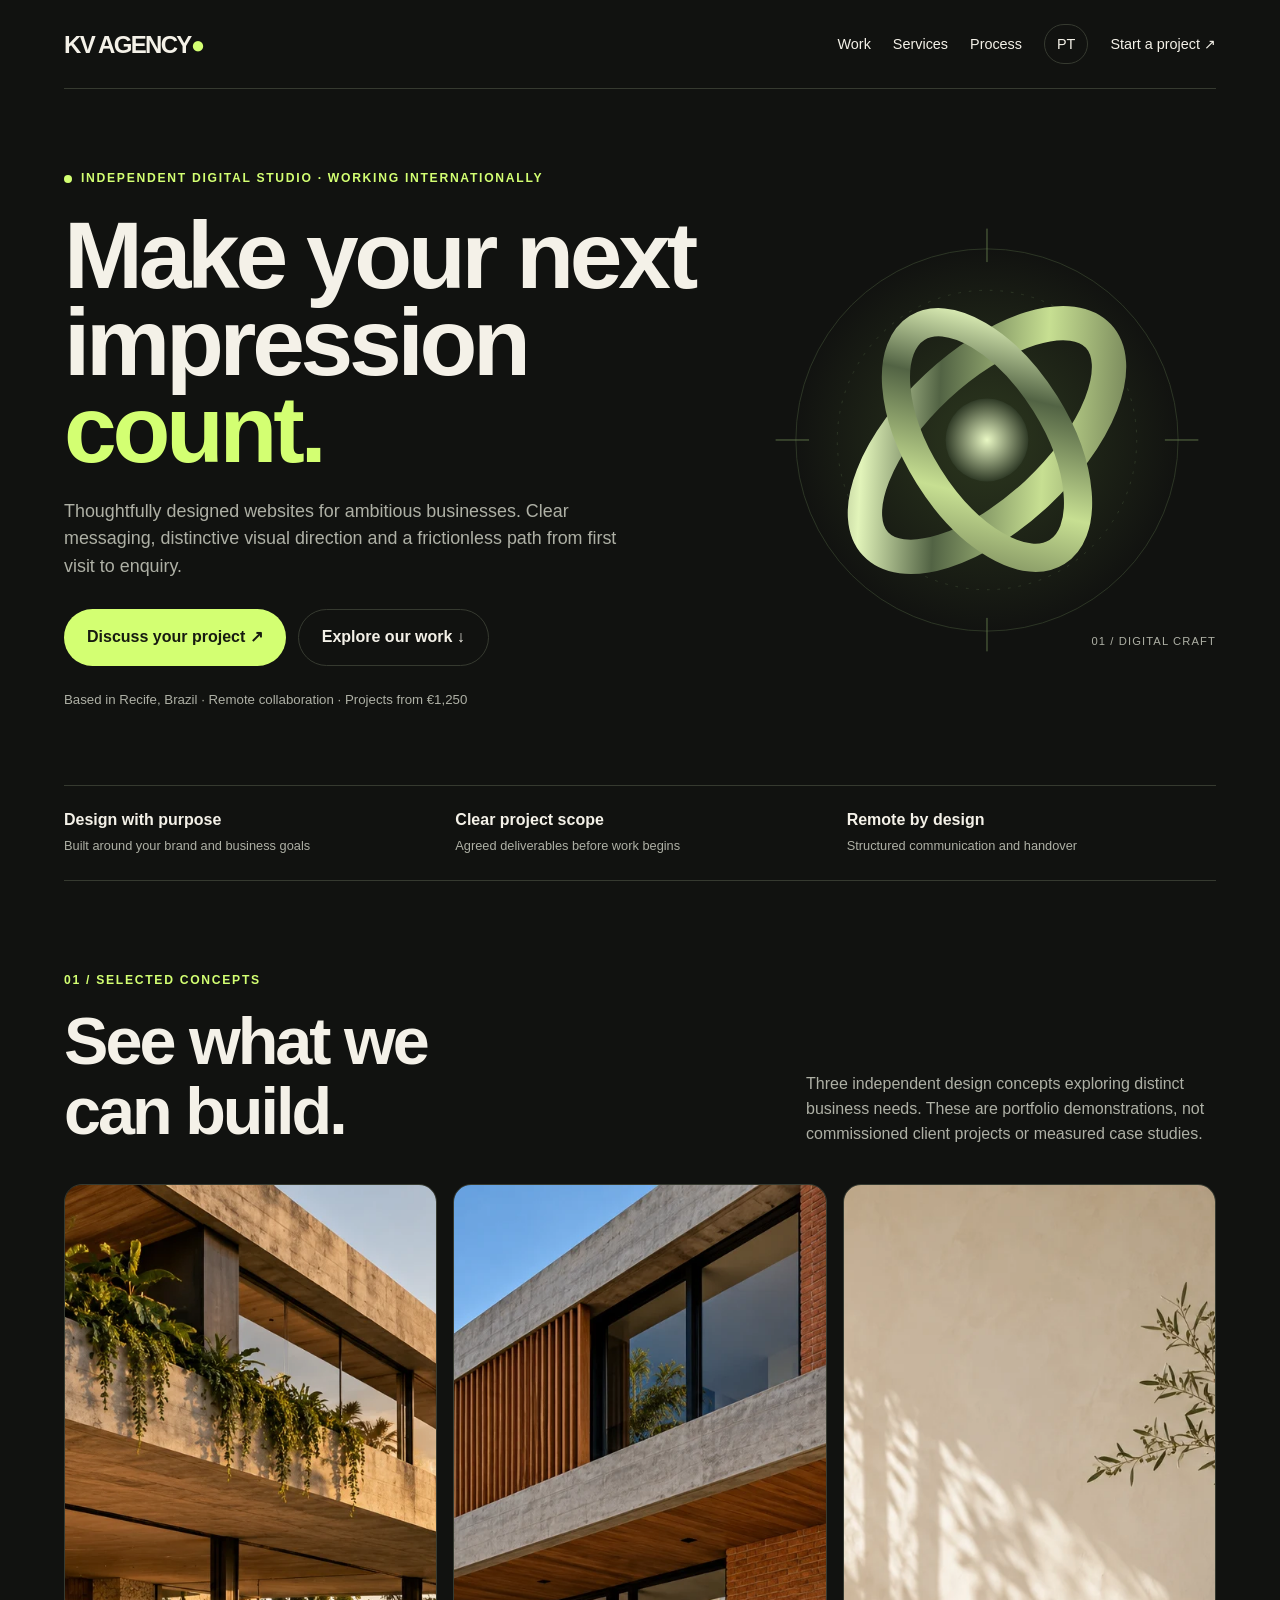
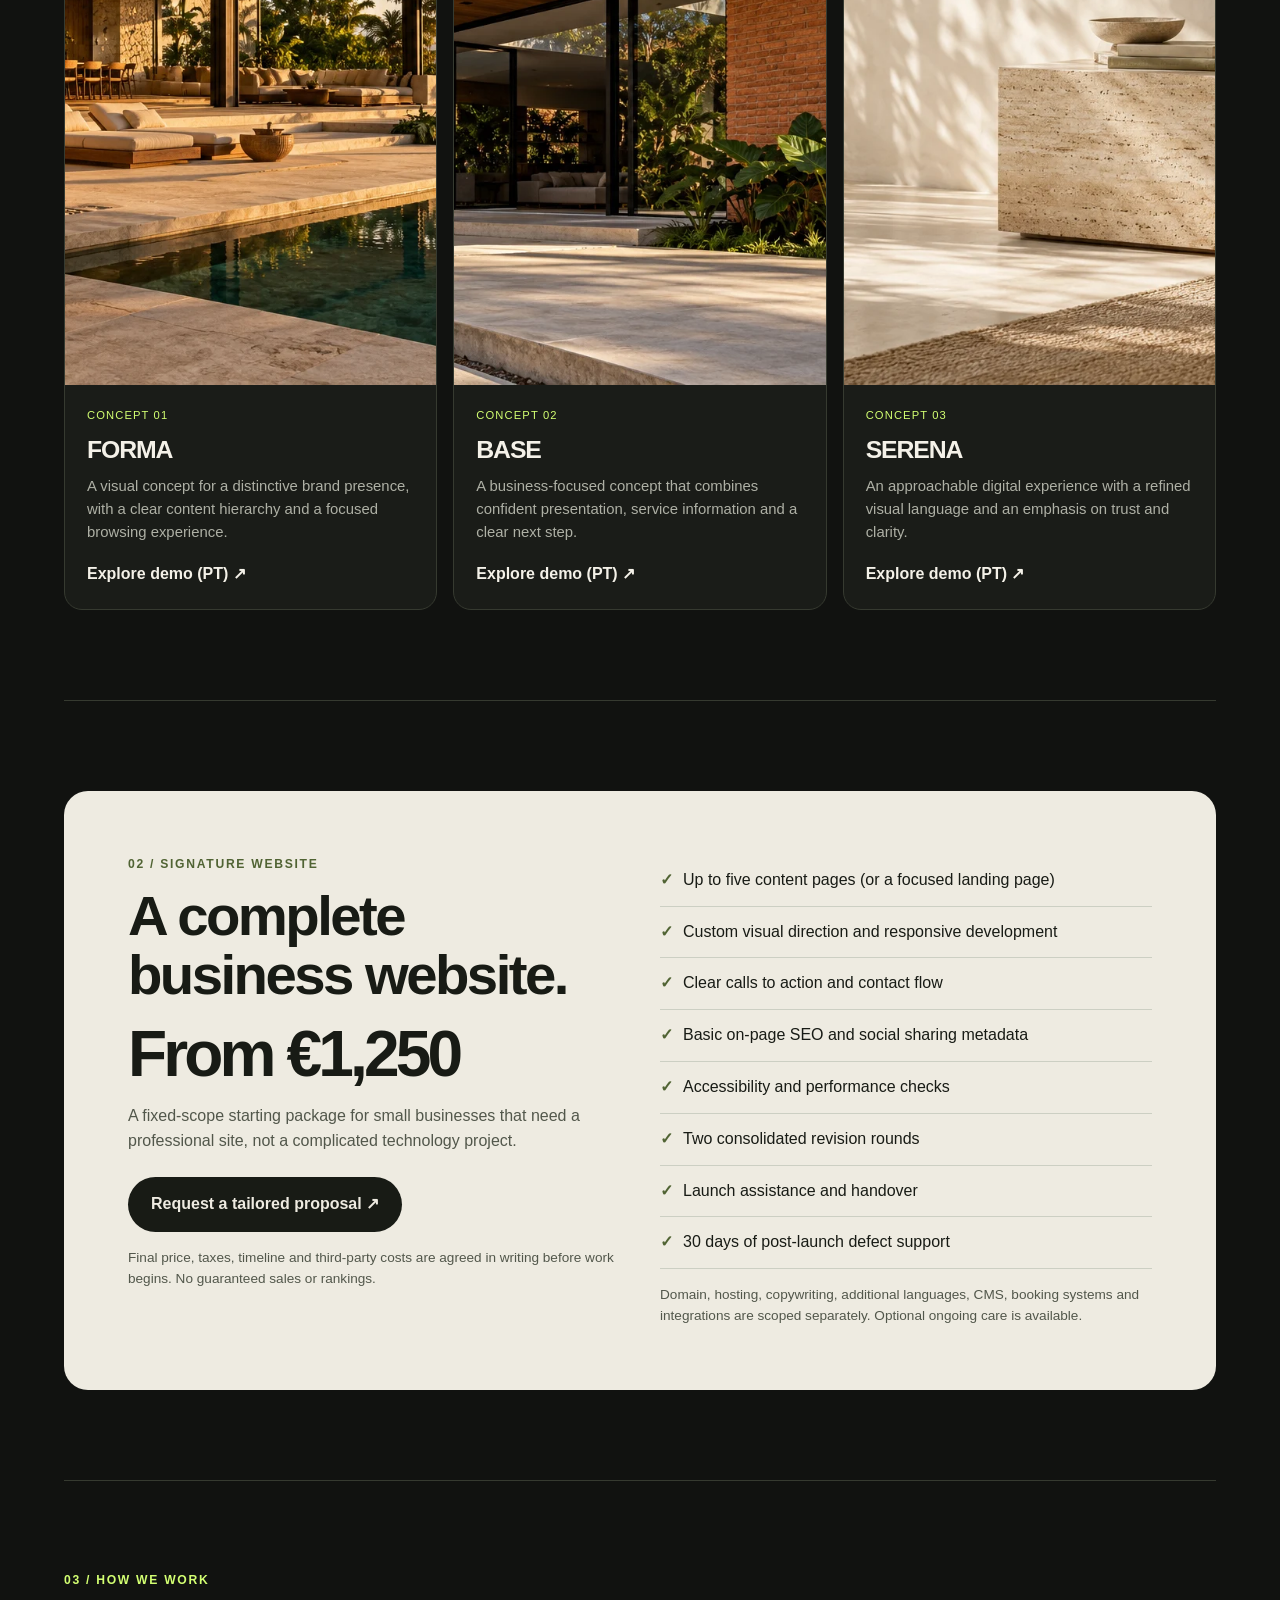
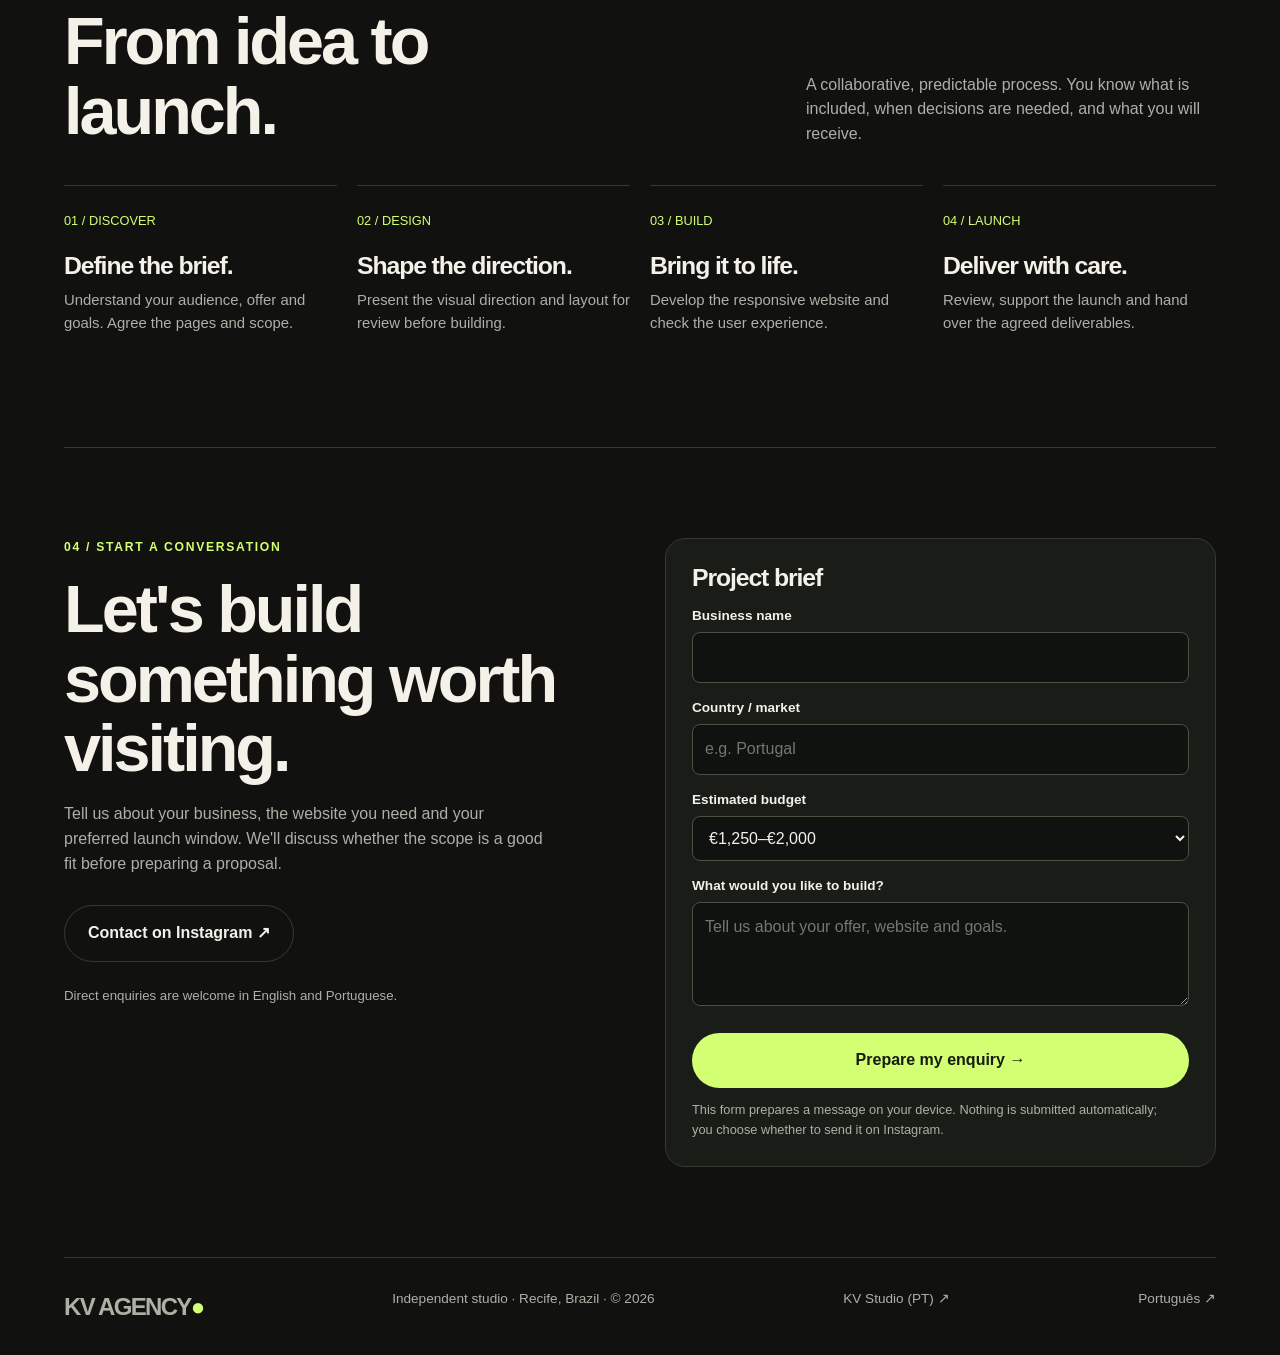
==== international.html @ bfcfb57d "Add premium English-language international agency landing page" ====
<!doctype html>
<html lang="en">
<head>
<meta charset="utf-8"><meta name="viewport" content="width=device-width,initial-scale=1">
<title>KV AGENCY — Premium websites for ambitious businesses</title>
<meta name="description" content="Independent web design and development studio based in Brazil, working internationally. Tailored business websites, landing pages and digital experiences. Projects from €1,250.">
<meta name="theme-color" content="#111210"><meta property="og:title" content="KV AGENCY — Make your next impression count."><meta property="og:description" content="Premium websites, clear scope and a thoughtful digital experience. International projects from €1,250."><meta property="og:type" content="website">
<link rel="icon" href="favicon.svg" type="image/svg+xml">
<style>
@font-face{font-family:Space;src:url('assets/space-grotesk.ttf') format('truetype');font-display:swap}
:root{--bg:#111210;--surface:#1a1c18;--ink:#f4f1e8;--muted:#aeb0a5;--line:#363a30;--accent:#d3ff72;--paper:#eeebe1;--dark:#181b15}
*{box-sizing:border-box}html{scroll-behavior:smooth}body{margin:0;background:var(--bg);color:var(--ink);font-family:Space,Arial,sans-serif;line-height:1.55}a{color:inherit;text-decoration:none}button,input,select,textarea{font:inherit}button,a,input,select,textarea{outline-offset:5px}button:focus-visible,a:focus-visible,input:focus-visible,select:focus-visible,textarea:focus-visible{outline:2px solid var(--accent)}img{max-width:100%;display:block}h1,h2,h3,p{margin:0}h1,h2,h3{line-height:1.05;letter-spacing:-.045em}h2{font-size:clamp(2.3rem,5.2vw,5.1rem)}h3{font-size:1.55rem}p{color:var(--muted)}.shell{max-width:1320px;margin:auto;padding:0 clamp(22px,5vw,78px)}.skip{position:absolute;left:10px;top:-100px;padding:12px;background:var(--accent);color:var(--dark);z-index:10}.skip:focus{top:10px}.top{display:flex;align-items:center;justify-content:space-between;gap:20px;padding:24px 0;border-bottom:1px solid var(--line)}.logo{font-weight:800;letter-spacing:-.07em;font-size:1.5rem;white-space:nowrap}.logo i{color:var(--accent);font-style:normal}.nav{display:flex;align-items:center;gap:22px;flex-wrap:wrap;font-size:.9rem}.nav a:hover,.link:hover{color:var(--accent)}.nav .lang{border:1px solid var(--line);padding:8px 12px;border-radius:30px}.btn{display:inline-flex;align-items:center;justify-content:center;gap:15px;background:var(--accent);color:#171b10;font-weight:700;border:0;border-radius:99px;padding:15px 23px;cursor:pointer;min-height:50px;text-align:center}.btn:hover{background:#e6ffb3}.btn.secondary{background:transparent;color:var(--ink);border:1px solid var(--line)}.btn.secondary:hover{border-color:var(--accent)}.hero{position:relative;min-height:620px;display:grid;grid-template-columns:1.18fr .82fr;align-items:center;gap:35px;padding:80px 0 75px;overflow:hidden}.kicker{font-size:.76rem;letter-spacing:.14em;text-transform:uppercase;color:var(--accent);font-weight:700;display:flex;align-items:center;gap:9px}.dot{height:8px;width:8px;border-radius:50%;background:var(--accent);display:inline-block}.hero h1{font-size:clamp(3.5rem,7.4vw,7.6rem);margin:24px 0;line-height:.92}.hero h1 em{font-style:normal;color:var(--accent)}.hero p{font-size:1.12rem;max-width:580px}.actions{display:flex;gap:12px;flex-wrap:wrap;margin-top:28px}.hero-note{margin-top:24px;font-size:.83rem;color:var(--muted)}.visual{position:relative;aspect-ratio:1;display:grid;place-items:center;isolation:isolate}.visual:before{content:"";position:absolute;inset:7%;background:radial-gradient(ellipse at center,#9bcf5933,transparent 70%);z-index:-1}.visual svg{width:100%;height:auto;animation:float 7s ease-in-out infinite}.visual-label{position:absolute;bottom:4%;right:0;color:var(--muted);font-size:.7rem;letter-spacing:.1em;text-transform:uppercase}.strip{border-top:1px solid var(--line);border-bottom:1px solid var(--line);display:grid;grid-template-columns:repeat(3,1fr);padding:22px 0;gap:22px}.strip b{display:block;font-size:1rem}.strip span{color:var(--muted);font-size:.8rem}.section{padding:90px 0;border-bottom:1px solid var(--line)}.heading{display:flex;justify-content:space-between;align-items:end;gap:30px;margin-bottom:38px}.heading p{max-width:410px}.heading .kicker{margin-bottom:17px}.cards{display:grid;grid-template-columns:repeat(3,1fr);gap:16px}.card{background:var(--surface);border:1px solid var(--line);border-radius:18px;overflow:hidden}.card .copy{padding:22px}.card p{font-size:.93rem;margin-top:12px}.card img{width:100%;aspect-ratio:1.35;object-fit:cover;background:#252a21}.tag{font-size:.7rem;letter-spacing:.1em;text-transform:uppercase;color:var(--accent);margin-bottom:12px}.card .link{display:inline-block;margin-top:18px;font-weight:700}.offer{background:var(--paper);color:var(--dark);padding:clamp(25px,5vw,65px);border-radius:24px;display:grid;grid-template-columns:1fr 1fr;gap:40px}.offer p{color:#52574b}.offer .kicker{color:#506333}.price{font-size:clamp(3rem,5vw,5rem);font-weight:700;letter-spacing:-.06em;line-height:1;margin:18px 0}.offer h2{font-size:clamp(2.2rem,4.4vw,4.3rem);margin:12px 0}.offer ul{list-style:none;padding:0;margin:0}.offer li{border-bottom:1px solid #cccfc3;padding:13px 0;display:flex;gap:10px}.offer li:before{content:"✓";color:#506333;font-weight:700}.offer .btn{background:var(--dark);color:var(--paper);margin-top:24px}.offer .fine{font-size:.85rem;margin-top:15px}.steps{display:grid;grid-template-columns:repeat(4,1fr);gap:20px}.step{border-top:1px solid var(--line);padding:22px 0}.step small{color:var(--accent);font-size:.8rem}.step h3{margin:20px 0 10px}.step p{font-size:.93rem}.contact{display:grid;grid-template-columns:1fr 1fr;gap:50px;align-items:start}.contact h2{margin:18px 0}.contact p{max-width:480px}.brief{background:var(--surface);border:1px solid var(--line);border-radius:20px;padding:26px}.brief label{display:block;margin:14px 0 6px;font-size:.85rem;font-weight:700}.brief input,.brief select,.brief textarea{width:100%;background:#10120f;border:1px solid #4b5043;color:var(--ink);padding:12px;border-radius:8px}.brief textarea{min-height:104px;resize:vertical}.brief .btn{margin-top:20px;width:100%}.brief .fine{font-size:.8rem;margin-top:12px}.brief output{display:block;white-space:pre-wrap;overflow-wrap:anywhere;margin:14px 0;font-size:.9rem;color:var(--ink)}.brief [hidden]{display:none!important}.result-buttons{display:flex;gap:9px;flex-wrap:wrap}.result-buttons .btn{width:auto;margin-top:0}.footer{display:flex;justify-content:space-between;gap:20px;flex-wrap:wrap;padding:30px 0;color:var(--muted);font-size:.85rem}.footer a:hover{color:var(--accent)}@keyframes float{50%{transform:translateY(-12px) rotate(2deg)}}.reveal{opacity:1;transform:none}.js .reveal{opacity:0;transform:translateY(15px);transition:opacity .55s,transform .55s}.js .reveal.visible{opacity:1;transform:none}
@media(max-width:850px){.hero{grid-template-columns:1fr;min-height:0;padding:55px 0 45px}.visual{max-width:370px;width:100%;margin:auto}.heading{align-items:start;flex-direction:column}.cards{grid-template-columns:1fr 1fr}.offer,.contact{grid-template-columns:1fr}.steps{grid-template-columns:1fr 1fr}.section{padding:60px 0}}@media(max-width:540px){.top{align-items:flex-start;flex-direction:column;gap:12px}.nav{gap:14px;font-size:.85rem}.nav .nav-cta{display:none}.hero h1{font-size:clamp(3.4rem,13vw,5rem)}.strip{grid-template-columns:1fr;gap:12px}.cards,.steps{grid-template-columns:1fr}.actions .btn{width:100%}.visual{max-width:290px}.contact{gap:25px}.brief{padding:18px}}@media(prefers-reduced-motion:reduce){html{scroll-behavior:auto}.visual svg{animation:none}.js .reveal{opacity:1;transform:none;transition:none}}
</style></head>
<body><a class="skip" href="#main">Skip to content</a><div class="shell"><header class="top"><a class="logo" href="international.html" aria-label="KV Agency home">KV AGENCY<i>●</i></a><nav class="nav" aria-label="Main navigation"><a href="#work">Work</a><a href="#offer">Services</a><a href="#process">Process</a><a class="lang" href="index.html" lang="pt-BR">PT</a><a class="nav-cta" href="#contact">Start a project ↗</a></nav></header>
<main id="main"><section class="hero"><div><div class="kicker"><span class="dot"></span> Independent digital studio · Working internationally</div><h1>Make your next impression <em>count.</em></h1><p>Thoughtfully designed websites for ambitious businesses. Clear messaging, distinctive visual direction and a frictionless path from first visit to enquiry.</p><div class="actions"><a class="btn" href="#contact">Discuss your project ↗</a><a class="btn secondary" href="#work">Explore our work ↓</a></div><div class="hero-note">Based in Recife, Brazil · Remote collaboration · Projects from €1,250</div></div><div class="visual" aria-hidden="true"><svg viewBox="0 0 520 520" fill="none"><defs><linearGradient id="m" x1="90" y1="60" x2="440" y2="420" gradientUnits="userSpaceOnUse"><stop stop-color="#292e22"/><stop offset=".24" stop-color="#e2f4ba"/><stop offset=".41" stop-color="#526344"/><stop offset=".65" stop-color="#c7df92"/><stop offset="1" stop-color="#353e2c"/></linearGradient><radialGradient id="c"><stop stop-color="#e9f8c4"/><stop offset="1" stop-color="#303b27"/></radialGradient></defs><circle cx="260" cy="260" r="217" stroke="#303b28"/><circle cx="260" cy="260" r="170" stroke="#303b28" stroke-dasharray="3 9"/><ellipse cx="260" cy="260" rx="173" ry="83" stroke="url(#m)" stroke-width="39" transform="rotate(-43 260 260)"/><ellipse cx="260" cy="260" rx="150" ry="78" stroke="url(#m)" stroke-width="32" transform="rotate(58 260 260)"/><circle cx="260" cy="260" r="47" fill="url(#c)"/><path d="M260 20v38M260 462v38M20 260h38M462 260h38" stroke="#657a4d"/></svg><div class="visual-label">01 / Digital craft</div></div></section>
<div class="strip"><div><b>Design with purpose</b><span>Built around your brand and business goals</span></div><div><b>Clear project scope</b><span>Agreed deliverables before work begins</span></div><div><b>Remote by design</b><span>Structured communication and handover</span></div></div>
<section id="work" class="section reveal"><div class="heading"><div><div class="kicker">01 / Selected concepts</div><h2>See what we<br>can build.</h2></div><p>Three independent design concepts exploring distinct business needs. These are portfolio demonstrations, not commissioned client projects or measured case studies.</p></div><div class="cards">
<article class="card"><a href="conceitos/forma.html"><img src="assets/forma.webp" alt="Forma website design concept" loading="lazy" width="1200" height="800"></a><div class="copy"><div class="tag">Concept 01</div><h3>FORMA</h3><p>A visual concept for a distinctive brand presence, with a clear content hierarchy and a focused browsing experience.</p><a class="link" href="conceitos/forma.html">Explore demo (PT) ↗</a></div></article>
<article class="card"><a href="conceitos/base.html"><img src="assets/base.webp" alt="Base website design concept" loading="lazy" width="1200" height="800"></a><div class="copy"><div class="tag">Concept 02</div><h3>BASE</h3><p>A business-focused concept that combines confident presentation, service information and a clear next step.</p><a class="link" href="conceitos/base.html">Explore demo (PT) ↗</a></div></article>
<article class="card"><a href="conceitos/serena.html"><img src="assets/serena.webp" alt="Serena website design concept" loading="lazy" width="1200" height="800"></a><div class="copy"><div class="tag">Concept 03</div><h3>SERENA</h3><p>An approachable digital experience with a refined visual language and an emphasis on trust and clarity.</p><a class="link" href="conceitos/serena.html">Explore demo (PT) ↗</a></div></article></div></section>
<section id="offer" class="section reveal"><div class="offer"><div><div class="kicker">02 / Signature website</div><h2>A complete business website.</h2><div class="price">From €1,250</div><p>A fixed-scope starting package for small businesses that need a professional site, not a complicated technology project.</p><a class="btn" href="#contact">Request a tailored proposal ↗</a><p class="fine">Final price, taxes, timeline and third-party costs are agreed in writing before work begins. No guaranteed sales or rankings.</p></div><div><ul><li>Up to five content pages (or a focused landing page)</li><li>Custom visual direction and responsive development</li><li>Clear calls to action and contact flow</li><li>Basic on-page SEO and social sharing metadata</li><li>Accessibility and performance checks</li><li>Two consolidated revision rounds</li><li>Launch assistance and handover</li><li>30 days of post-launch defect support</li></ul><p class="fine">Domain, hosting, copywriting, additional languages, CMS, booking systems and integrations are scoped separately. Optional ongoing care is available.</p></div></div></section>
<section id="process" class="section reveal"><div class="heading"><div><div class="kicker">03 / How we work</div><h2>From idea to<br>launch.</h2></div><p>A collaborative, predictable process. You know what is included, when decisions are needed, and what you will receive.</p></div><div class="steps"><div class="step"><small>01 / DISCOVER</small><h3>Define the brief.</h3><p>Understand your audience, offer and goals. Agree the pages and scope.</p></div><div class="step"><small>02 / DESIGN</small><h3>Shape the direction.</h3><p>Present the visual direction and layout for review before building.</p></div><div class="step"><small>03 / BUILD</small><h3>Bring it to life.</h3><p>Develop the responsive website and check the user experience.</p></div><div class="step"><small>04 / LAUNCH</small><h3>Deliver with care.</h3><p>Review, support the launch and hand over the agreed deliverables.</p></div></div></section>
<section id="contact" class="section contact reveal"><div><div class="kicker">04 / Start a conversation</div><h2>Let's build something worth visiting.</h2><p>Tell us about your business, the website you need and your preferred launch window. We'll discuss whether the scope is a good fit before preparing a proposal.</p><div class="actions"><a class="btn secondary" href="https://www.instagram.com/kvagency.studio/" target="_blank" rel="noopener noreferrer">Contact on Instagram ↗</a></div><p class="hero-note">Direct enquiries are welcome in English and Portuguese.</p></div><div class="brief"><form id="enquiry"><h3>Project brief</h3><label for="business">Business name</label><input id="business" required maxlength="100" autocomplete="organization"><label for="market">Country / market</label><input id="market" required maxlength="80" placeholder="e.g. Portugal"><label for="budget">Estimated budget</label><select id="budget"><option>€1,250–€2,000</option><option>€2,000–€4,000</option><option>€4,000+</option><option>Need guidance</option></select><label for="details">What would you like to build?</label><textarea id="details" required maxlength="1500" placeholder="Tell us about your offer, website and goals."></textarea><button class="btn" type="submit">Prepare my enquiry →</button><p class="fine">This form prepares a message on your device. Nothing is submitted automatically; you choose whether to send it on Instagram.</p></form><div id="result" hidden><h3>Your enquiry is ready.</h3><output id="message"></output><div class="result-buttons"><button class="btn secondary" id="copy" type="button">Copy message</button><a class="btn" href="https://www.instagram.com/kvagency.studio/" target="_blank" rel="noopener noreferrer">Open Instagram ↗</a><button class="btn secondary" id="edit" type="button">Edit</button></div><p id="status" role="status" class="fine"></p></div><noscript><p>JavaScript is required to prepare the brief. You can contact us directly on Instagram.</p></noscript></div></section></main><footer class="footer"><a class="logo" href="#main">KV AGENCY<i>●</i></a><span>Independent studio · Recife, Brazil · © 2026</span><a href="kv-studio.html">KV Studio (PT) ↗</a><a href="index.html" lang="pt-BR">Português ↗</a></footer></div>
<script>
const f=document.querySelector('#enquiry'),r=document.querySelector('#result'),m=document.querySelector('#message'),s=document.querySelector('#status');f.addEventListener('submit',e=>{e.preventDefault();const business=document.querySelector('#business').value.trim(),market=document.querySelector('#market').value.trim(),details=document.querySelector('#details').value.trim();if(!business||!market||!details){s.textContent='Please complete the required fields.';return;}m.textContent='Hello KV AGENCY! I would like to discuss a website project.\n\nBusiness: '+business+'\nMarket: '+market+'\nBudget: '+document.querySelector('#budget').value+'\nProject: '+details+'\n\nCould we discuss scope and a proposal?';f.hidden=true;r.hidden=false;r.setAttribute('tabindex','-1');r.focus();});document.querySelector('#copy').addEventListener('click',async()=>{try{await navigator.clipboard.writeText(m.textContent);s.textContent='Copied. Paste your enquiry into Instagram.'}catch{s.textContent='Please select and copy the text above.'}});document.querySelector('#edit').addEventListener('click',()=>{r.hidden=true;f.hidden=false;document.querySelector('#business').focus()});if('IntersectionObserver'in window&&!matchMedia('(prefers-reduced-motion: reduce)').matches){document.documentElement.classList.add('js');const io=new IntersectionObserver(es=>es.forEach(e=>{if(e.isIntersecting){e.target.classList.add('visible');io.unobserve(e.target)}}),{threshold:.08});document.querySelectorAll('.reveal').forEach(e=>io.observe(e));}
</script></body></html>
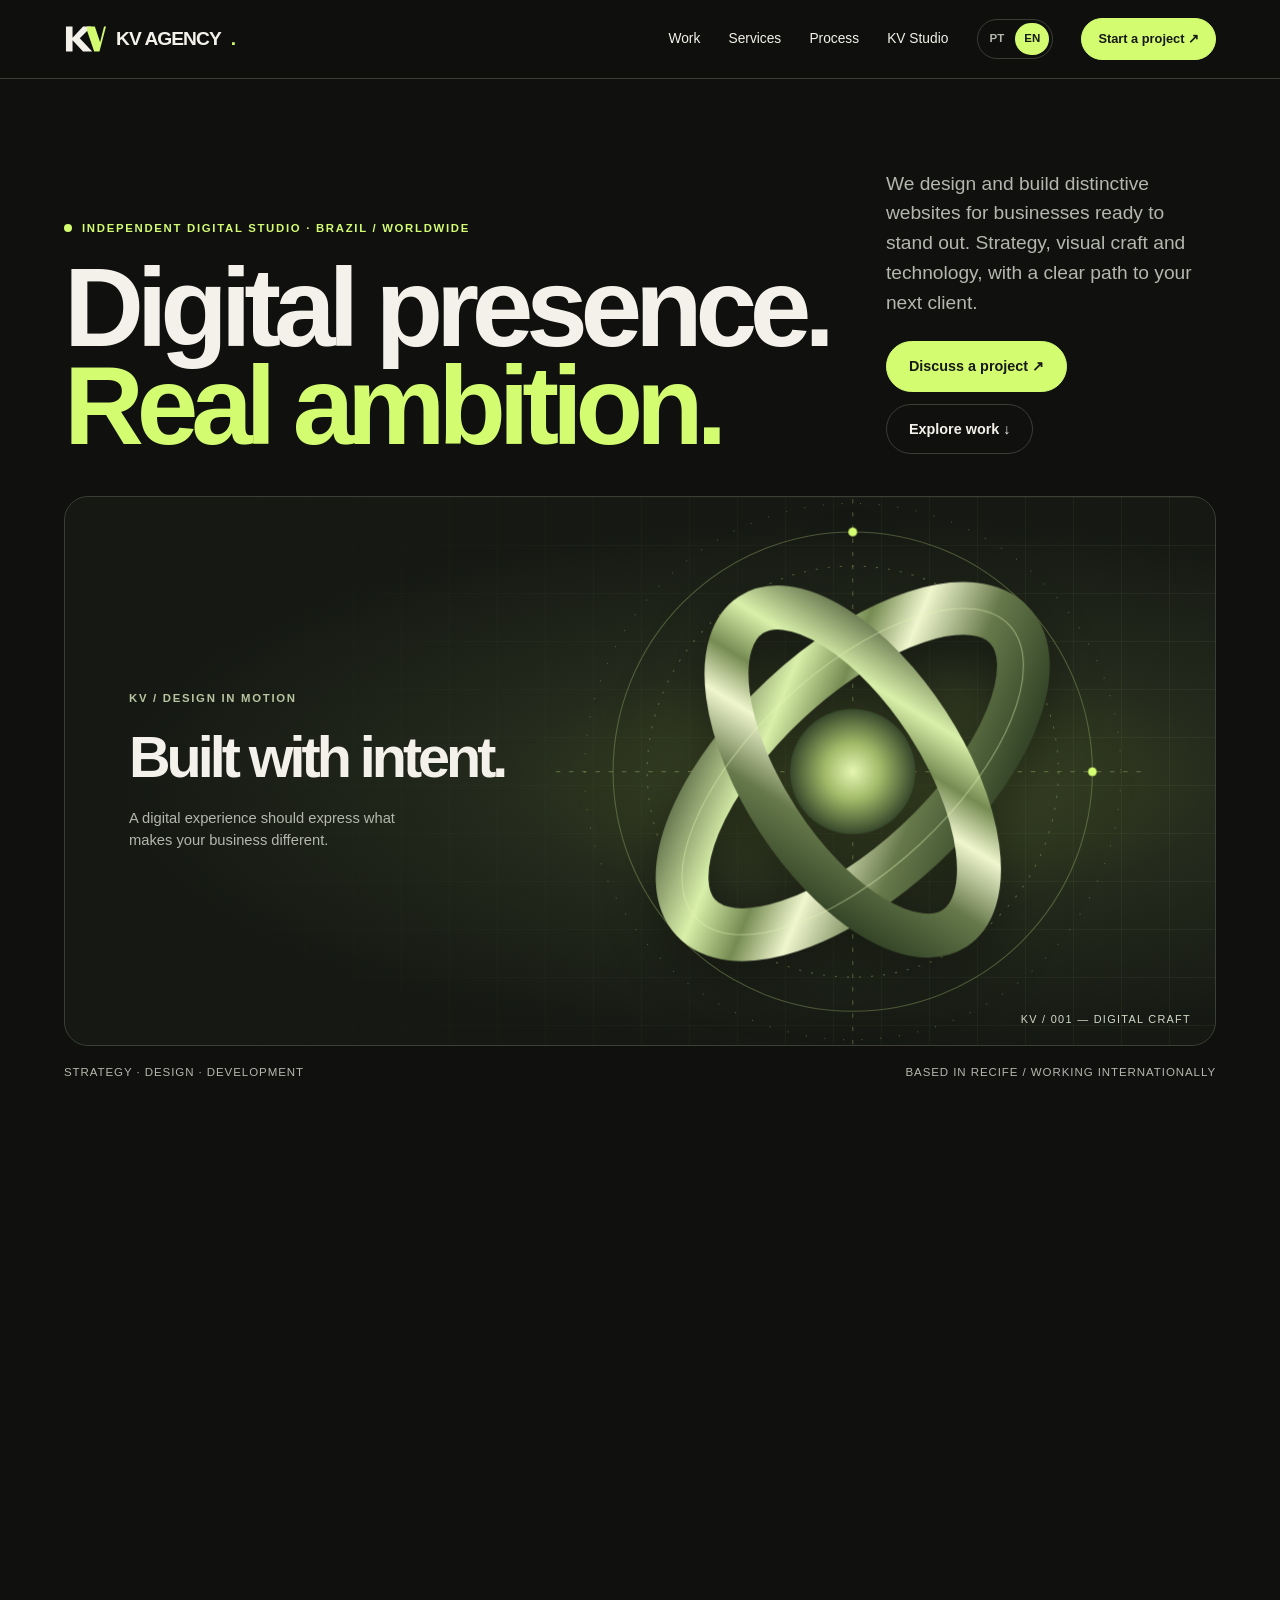
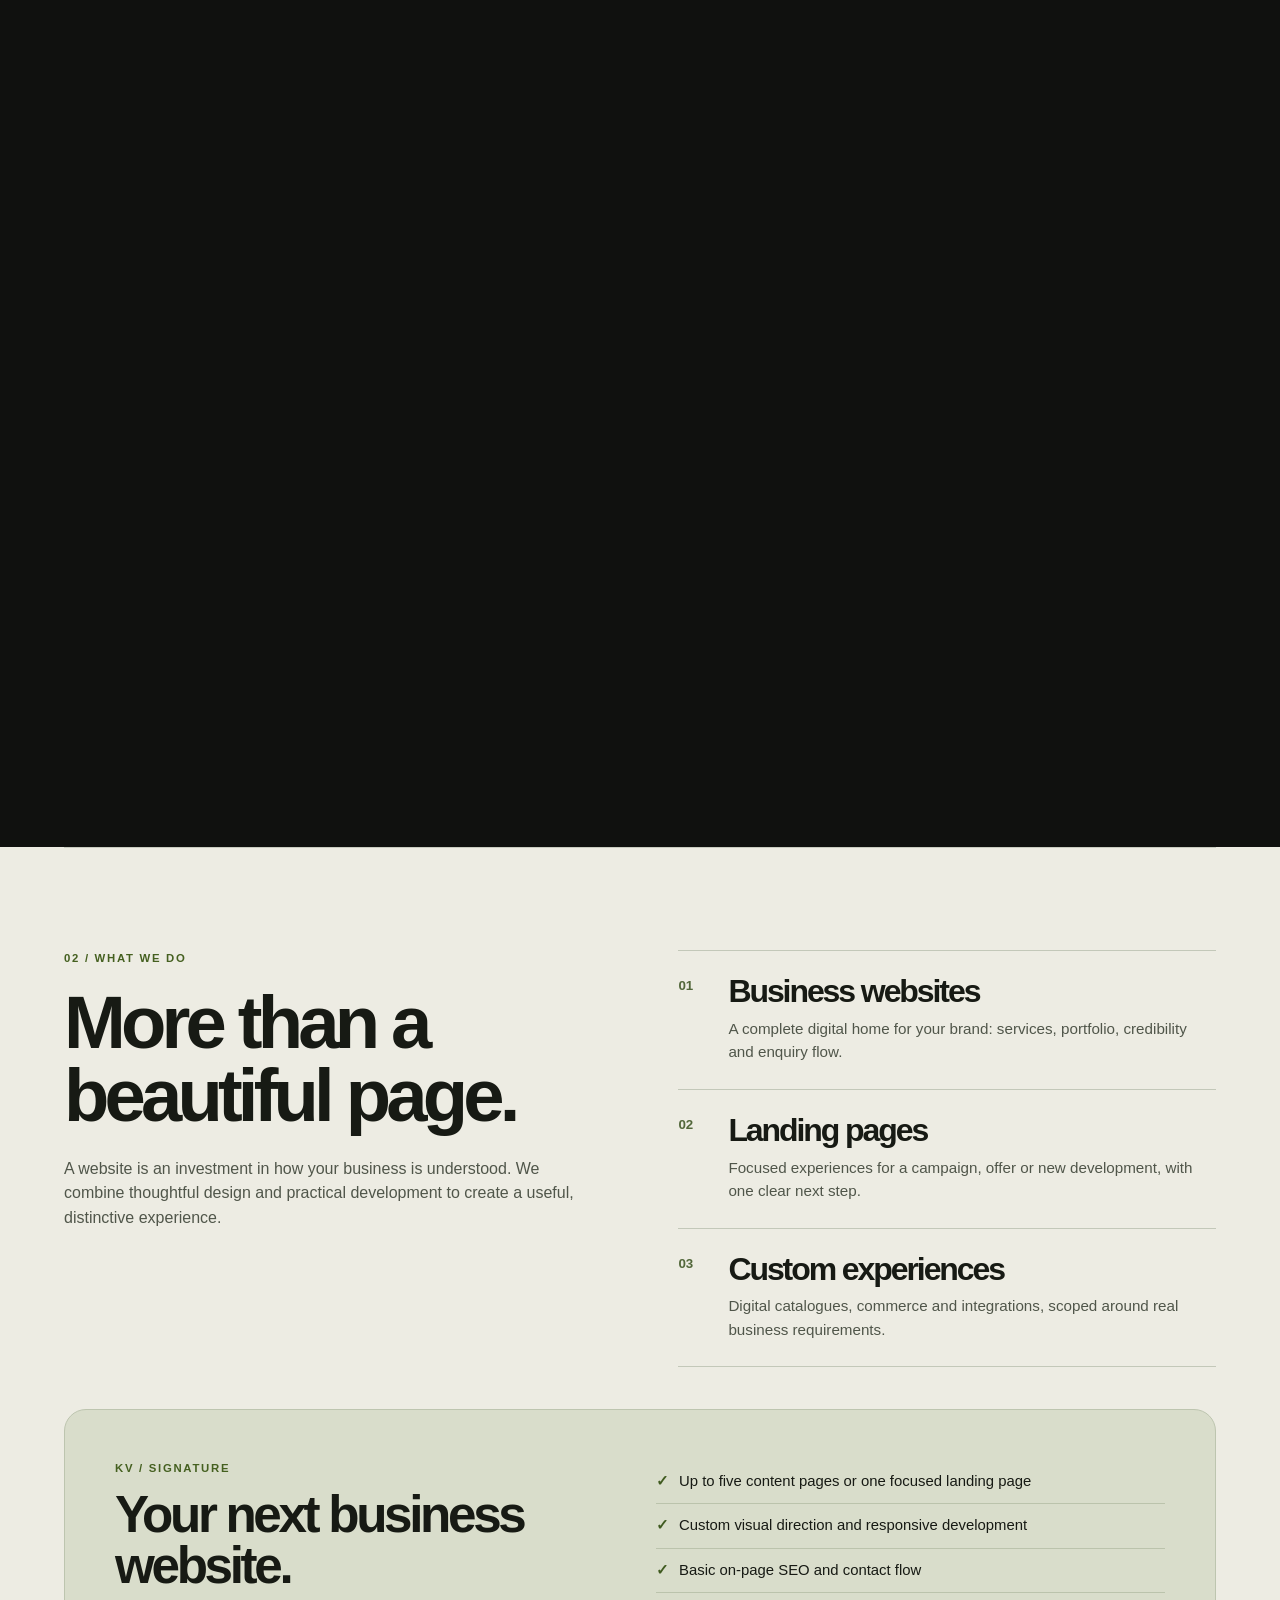
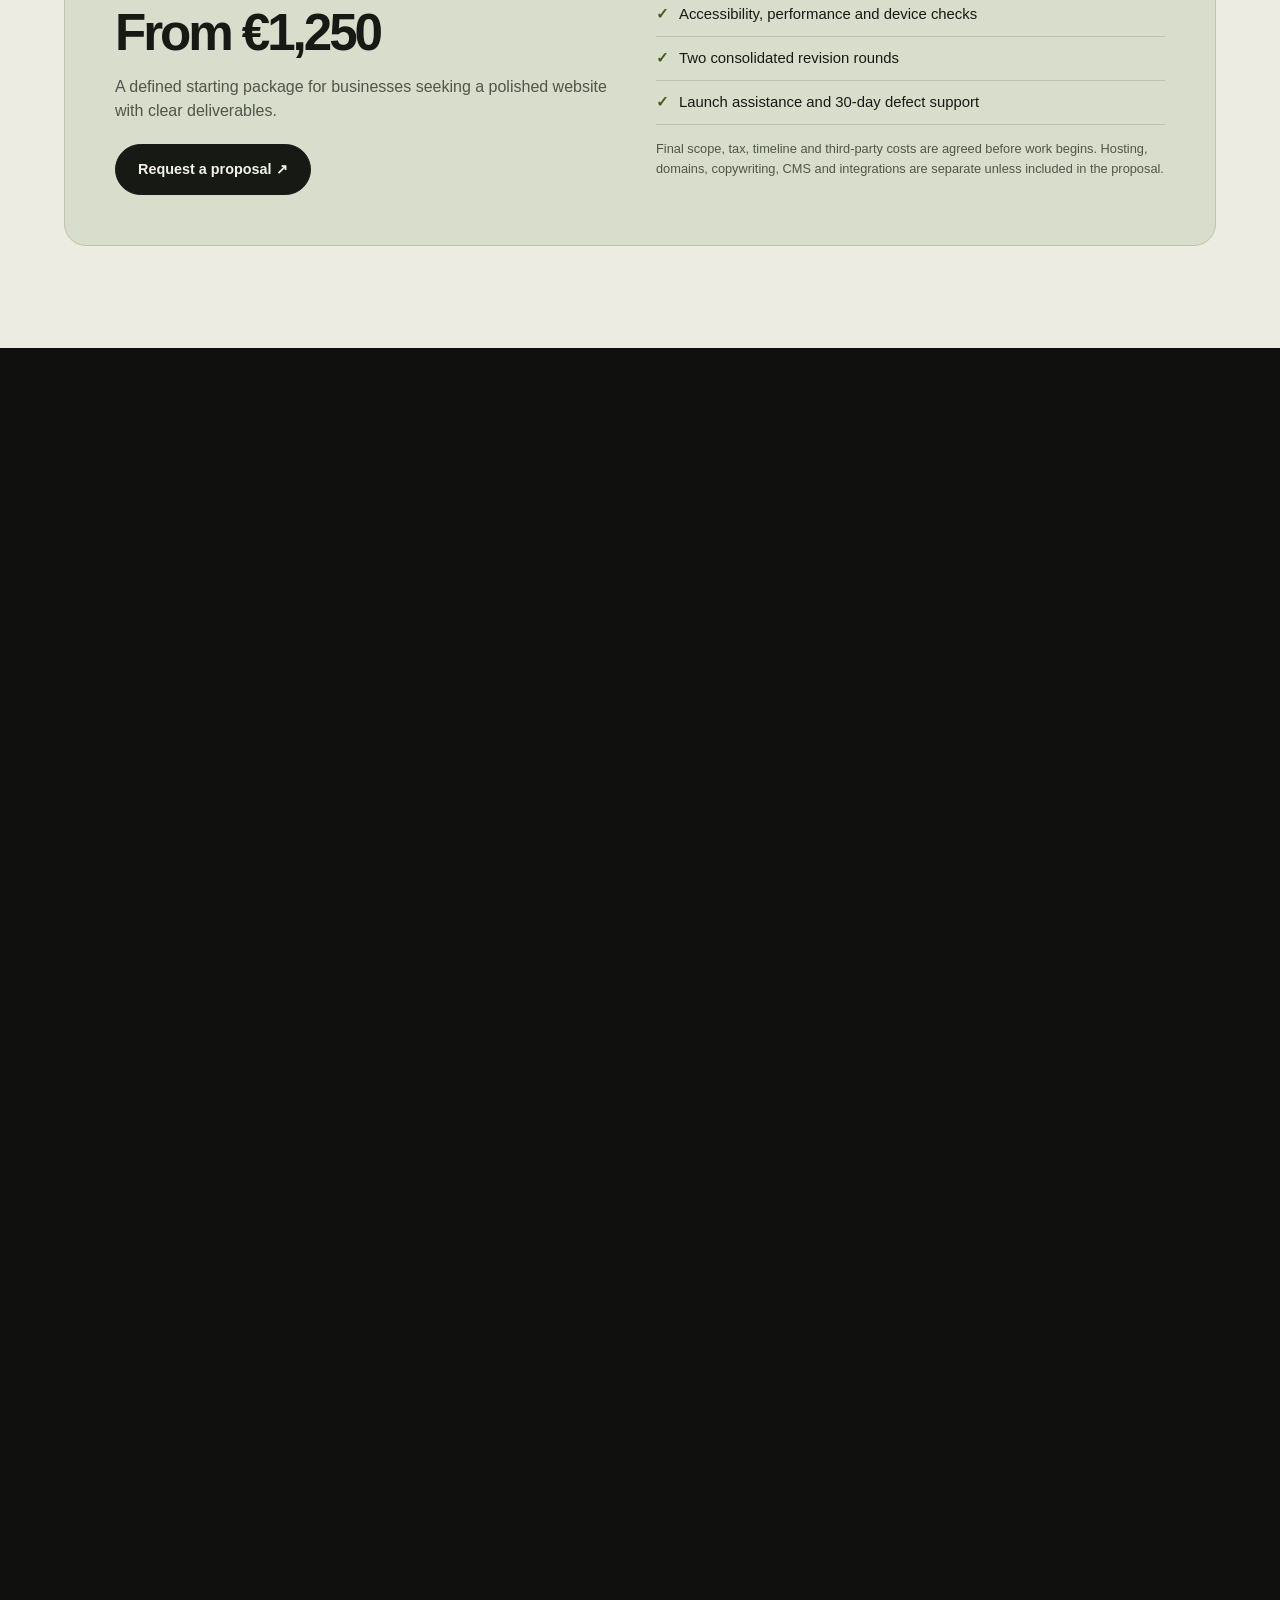
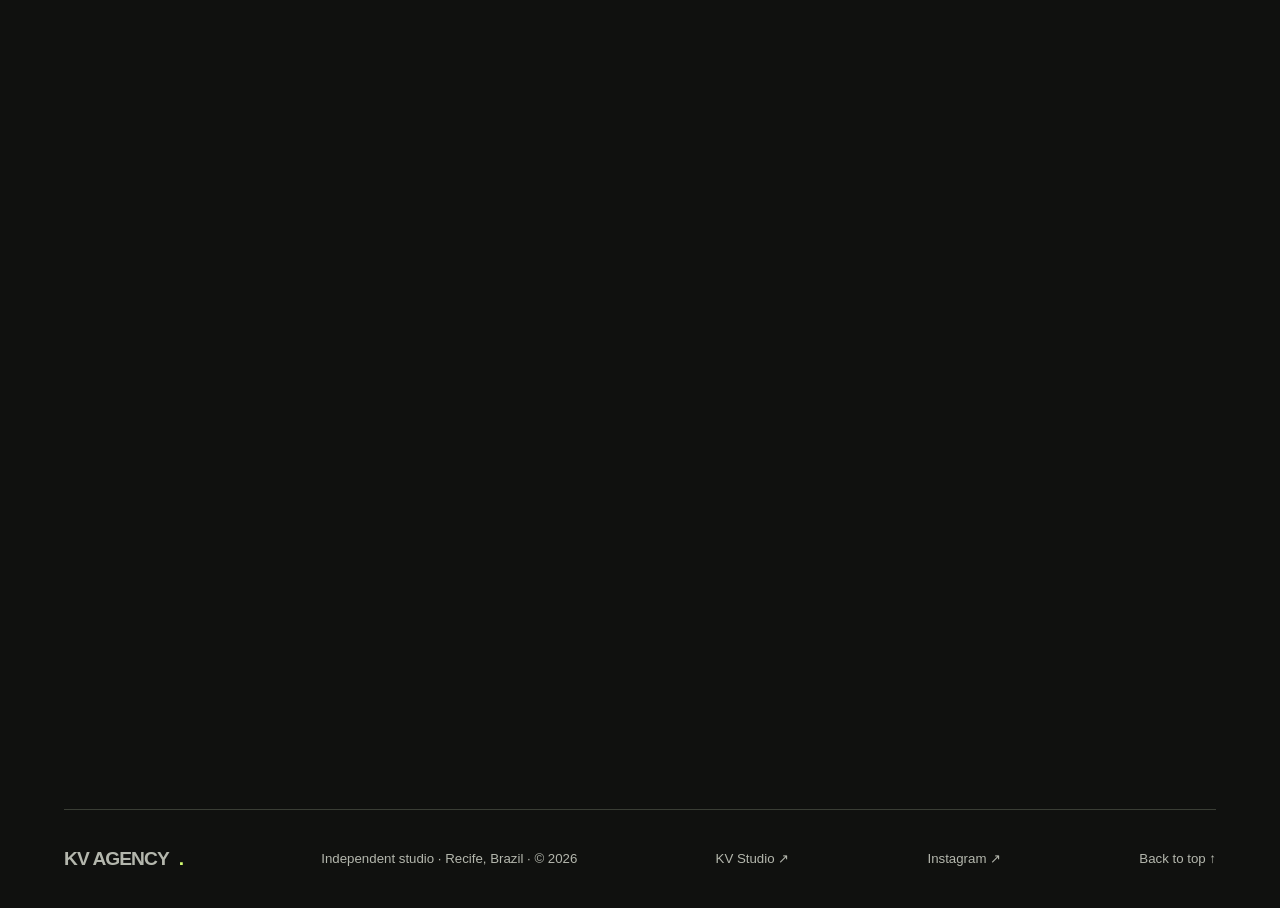
==== commit de7c6dfb: "Redirect international page to unified bilingual premium website" ====
--- a/international.html
+++ b/international.html
@@ -1,27 +1,2 @@
 <!doctype html>
-<html lang="en">
-<head>
-<meta charset="utf-8"><meta name="viewport" content="width=device-width,initial-scale=1">
-<title>KV AGENCY — Premium websites for ambitious businesses</title>
-<meta name="description" content="Independent web design and development studio based in Brazil, working internationally. Tailored business websites, landing pages and digital experiences. Projects from €1,250.">
-<meta name="theme-color" content="#111210"><meta property="og:title" content="KV AGENCY — Make your next impression count."><meta property="og:description" content="Premium websites, clear scope and a thoughtful digital experience. International projects from €1,250."><meta property="og:type" content="website">
-<link rel="icon" href="favicon.svg" type="image/svg+xml">
-<style>
-@font-face{font-family:Space;src:url('assets/space-grotesk.ttf') format('truetype');font-display:swap}
-:root{--bg:#111210;--surface:#1a1c18;--ink:#f4f1e8;--muted:#aeb0a5;--line:#363a30;--accent:#d3ff72;--paper:#eeebe1;--dark:#181b15}
-*{box-sizing:border-box}html{scroll-behavior:smooth}body{margin:0;background:var(--bg);color:var(--ink);font-family:Space,Arial,sans-serif;line-height:1.55}a{color:inherit;text-decoration:none}button,input,select,textarea{font:inherit}button,a,input,select,textarea{outline-offset:5px}button:focus-visible,a:focus-visible,input:focus-visible,select:focus-visible,textarea:focus-visible{outline:2px solid var(--accent)}img{max-width:100%;display:block}h1,h2,h3,p{margin:0}h1,h2,h3{line-height:1.05;letter-spacing:-.045em}h2{font-size:clamp(2.3rem,5.2vw,5.1rem)}h3{font-size:1.55rem}p{color:var(--muted)}.shell{max-width:1320px;margin:auto;padding:0 clamp(22px,5vw,78px)}.skip{position:absolute;left:10px;top:-100px;padding:12px;background:var(--accent);color:var(--dark);z-index:10}.skip:focus{top:10px}.top{display:flex;align-items:center;justify-content:space-between;gap:20px;padding:24px 0;border-bottom:1px solid var(--line)}.logo{font-weight:800;letter-spacing:-.07em;font-size:1.5rem;white-space:nowrap}.logo i{color:var(--accent);font-style:normal}.nav{display:flex;align-items:center;gap:22px;flex-wrap:wrap;font-size:.9rem}.nav a:hover,.link:hover{color:var(--accent)}.nav .lang{border:1px solid var(--line);padding:8px 12px;border-radius:30px}.btn{display:inline-flex;align-items:center;justify-content:center;gap:15px;background:var(--accent);color:#171b10;font-weight:700;border:0;border-radius:99px;padding:15px 23px;cursor:pointer;min-height:50px;text-align:center}.btn:hover{background:#e6ffb3}.btn.secondary{background:transparent;color:var(--ink);border:1px solid var(--line)}.btn.secondary:hover{border-color:var(--accent)}.hero{position:relative;min-height:620px;display:grid;grid-template-columns:1.18fr .82fr;align-items:center;gap:35px;padding:80px 0 75px;overflow:hidden}.kicker{font-size:.76rem;letter-spacing:.14em;text-transform:uppercase;color:var(--accent);font-weight:700;display:flex;align-items:center;gap:9px}.dot{height:8px;width:8px;border-radius:50%;background:var(--accent);display:inline-block}.hero h1{font-size:clamp(3.5rem,7.4vw,7.6rem);margin:24px 0;line-height:.92}.hero h1 em{font-style:normal;color:var(--accent)}.hero p{font-size:1.12rem;max-width:580px}.actions{display:flex;gap:12px;flex-wrap:wrap;margin-top:28px}.hero-note{margin-top:24px;font-size:.83rem;color:var(--muted)}.visual{position:relative;aspect-ratio:1;display:grid;place-items:center;isolation:isolate}.visual:before{content:"";position:absolute;inset:7%;background:radial-gradient(ellipse at center,#9bcf5933,transparent 70%);z-index:-1}.visual svg{width:100%;height:auto;animation:float 7s ease-in-out infinite}.visual-label{position:absolute;bottom:4%;right:0;color:var(--muted);font-size:.7rem;letter-spacing:.1em;text-transform:uppercase}.strip{border-top:1px solid var(--line);border-bottom:1px solid var(--line);display:grid;grid-template-columns:repeat(3,1fr);padding:22px 0;gap:22px}.strip b{display:block;font-size:1rem}.strip span{color:var(--muted);font-size:.8rem}.section{padding:90px 0;border-bottom:1px solid var(--line)}.heading{display:flex;justify-content:space-between;align-items:end;gap:30px;margin-bottom:38px}.heading p{max-width:410px}.heading .kicker{margin-bottom:17px}.cards{display:grid;grid-template-columns:repeat(3,1fr);gap:16px}.card{background:var(--surface);border:1px solid var(--line);border-radius:18px;overflow:hidden}.card .copy{padding:22px}.card p{font-size:.93rem;margin-top:12px}.card img{width:100%;aspect-ratio:1.35;object-fit:cover;background:#252a21}.tag{font-size:.7rem;letter-spacing:.1em;text-transform:uppercase;color:var(--accent);margin-bottom:12px}.card .link{display:inline-block;margin-top:18px;font-weight:700}.offer{background:var(--paper);color:var(--dark);padding:clamp(25px,5vw,65px);border-radius:24px;display:grid;grid-template-columns:1fr 1fr;gap:40px}.offer p{color:#52574b}.offer .kicker{color:#506333}.price{font-size:clamp(3rem,5vw,5rem);font-weight:700;letter-spacing:-.06em;line-height:1;margin:18px 0}.offer h2{font-size:clamp(2.2rem,4.4vw,4.3rem);margin:12px 0}.offer ul{list-style:none;padding:0;margin:0}.offer li{border-bottom:1px solid #cccfc3;padding:13px 0;display:flex;gap:10px}.offer li:before{content:"✓";color:#506333;font-weight:700}.offer .btn{background:var(--dark);color:var(--paper);margin-top:24px}.offer .fine{font-size:.85rem;margin-top:15px}.steps{display:grid;grid-template-columns:repeat(4,1fr);gap:20px}.step{border-top:1px solid var(--line);padding:22px 0}.step small{color:var(--accent);font-size:.8rem}.step h3{margin:20px 0 10px}.step p{font-size:.93rem}.contact{display:grid;grid-template-columns:1fr 1fr;gap:50px;align-items:start}.contact h2{margin:18px 0}.contact p{max-width:480px}.brief{background:var(--surface);border:1px solid var(--line);border-radius:20px;padding:26px}.brief label{display:block;margin:14px 0 6px;font-size:.85rem;font-weight:700}.brief input,.brief select,.brief textarea{width:100%;background:#10120f;border:1px solid #4b5043;color:var(--ink);padding:12px;border-radius:8px}.brief textarea{min-height:104px;resize:vertical}.brief .btn{margin-top:20px;width:100%}.brief .fine{font-size:.8rem;margin-top:12px}.brief output{display:block;white-space:pre-wrap;overflow-wrap:anywhere;margin:14px 0;font-size:.9rem;color:var(--ink)}.brief [hidden]{display:none!important}.result-buttons{display:flex;gap:9px;flex-wrap:wrap}.result-buttons .btn{width:auto;margin-top:0}.footer{display:flex;justify-content:space-between;gap:20px;flex-wrap:wrap;padding:30px 0;color:var(--muted);font-size:.85rem}.footer a:hover{color:var(--accent)}@keyframes float{50%{transform:translateY(-12px) rotate(2deg)}}.reveal{opacity:1;transform:none}.js .reveal{opacity:0;transform:translateY(15px);transition:opacity .55s,transform .55s}.js .reveal.visible{opacity:1;transform:none}
-@media(max-width:850px){.hero{grid-template-columns:1fr;min-height:0;padding:55px 0 45px}.visual{max-width:370px;width:100%;margin:auto}.heading{align-items:start;flex-direction:column}.cards{grid-template-columns:1fr 1fr}.offer,.contact{grid-template-columns:1fr}.steps{grid-template-columns:1fr 1fr}.section{padding:60px 0}}@media(max-width:540px){.top{align-items:flex-start;flex-direction:column;gap:12px}.nav{gap:14px;font-size:.85rem}.nav .nav-cta{display:none}.hero h1{font-size:clamp(3.4rem,13vw,5rem)}.strip{grid-template-columns:1fr;gap:12px}.cards,.steps{grid-template-columns:1fr}.actions .btn{width:100%}.visual{max-width:290px}.contact{gap:25px}.brief{padding:18px}}@media(prefers-reduced-motion:reduce){html{scroll-behavior:auto}.visual svg{animation:none}.js .reveal{opacity:1;transform:none;transition:none}}
-</style></head>
-<body><a class="skip" href="#main">Skip to content</a><div class="shell"><header class="top"><a class="logo" href="international.html" aria-label="KV Agency home">KV AGENCY<i>●</i></a><nav class="nav" aria-label="Main navigation"><a href="#work">Work</a><a href="#offer">Services</a><a href="#process">Process</a><a class="lang" href="index.html" lang="pt-BR">PT</a><a class="nav-cta" href="#contact">Start a project ↗</a></nav></header>
-<main id="main"><section class="hero"><div><div class="kicker"><span class="dot"></span> Independent digital studio · Working internationally</div><h1>Make your next impression <em>count.</em></h1><p>Thoughtfully designed websites for ambitious businesses. Clear messaging, distinctive visual direction and a frictionless path from first visit to enquiry.</p><div class="actions"><a class="btn" href="#contact">Discuss your project ↗</a><a class="btn secondary" href="#work">Explore our work ↓</a></div><div class="hero-note">Based in Recife, Brazil · Remote collaboration · Projects from €1,250</div></div><div class="visual" aria-hidden="true"><svg viewBox="0 0 520 520" fill="none"><defs><linearGradient id="m" x1="90" y1="60" x2="440" y2="420" gradientUnits="userSpaceOnUse"><stop stop-color="#292e22"/><stop offset=".24" stop-color="#e2f4ba"/><stop offset=".41" stop-color="#526344"/><stop offset=".65" stop-color="#c7df92"/><stop offset="1" stop-color="#353e2c"/></linearGradient><radialGradient id="c"><stop stop-color="#e9f8c4"/><stop offset="1" stop-color="#303b27"/></radialGradient></defs><circle cx="260" cy="260" r="217" stroke="#303b28"/><circle cx="260" cy="260" r="170" stroke="#303b28" stroke-dasharray="3 9"/><ellipse cx="260" cy="260" rx="173" ry="83" stroke="url(#m)" stroke-width="39" transform="rotate(-43 260 260)"/><ellipse cx="260" cy="260" rx="150" ry="78" stroke="url(#m)" stroke-width="32" transform="rotate(58 260 260)"/><circle cx="260" cy="260" r="47" fill="url(#c)"/><path d="M260 20v38M260 462v38M20 260h38M462 260h38" stroke="#657a4d"/></svg><div class="visual-label">01 / Digital craft</div></div></section>
-<div class="strip"><div><b>Design with purpose</b><span>Built around your brand and business goals</span></div><div><b>Clear project scope</b><span>Agreed deliverables before work begins</span></div><div><b>Remote by design</b><span>Structured communication and handover</span></div></div>
-<section id="work" class="section reveal"><div class="heading"><div><div class="kicker">01 / Selected concepts</div><h2>See what we<br>can build.</h2></div><p>Three independent design concepts exploring distinct business needs. These are portfolio demonstrations, not commissioned client projects or measured case studies.</p></div><div class="cards">
-<article class="card"><a href="conceitos/forma.html"><img src="assets/forma.webp" alt="Forma website design concept" loading="lazy" width="1200" height="800"></a><div class="copy"><div class="tag">Concept 01</div><h3>FORMA</h3><p>A visual concept for a distinctive brand presence, with a clear content hierarchy and a focused browsing experience.</p><a class="link" href="conceitos/forma.html">Explore demo (PT) ↗</a></div></article>
-<article class="card"><a href="conceitos/base.html"><img src="assets/base.webp" alt="Base website design concept" loading="lazy" width="1200" height="800"></a><div class="copy"><div class="tag">Concept 02</div><h3>BASE</h3><p>A business-focused concept that combines confident presentation, service information and a clear next step.</p><a class="link" href="conceitos/base.html">Explore demo (PT) ↗</a></div></article>
-<article class="card"><a href="conceitos/serena.html"><img src="assets/serena.webp" alt="Serena website design concept" loading="lazy" width="1200" height="800"></a><div class="copy"><div class="tag">Concept 03</div><h3>SERENA</h3><p>An approachable digital experience with a refined visual language and an emphasis on trust and clarity.</p><a class="link" href="conceitos/serena.html">Explore demo (PT) ↗</a></div></article></div></section>
-<section id="offer" class="section reveal"><div class="offer"><div><div class="kicker">02 / Signature website</div><h2>A complete business website.</h2><div class="price">From €1,250</div><p>A fixed-scope starting package for small businesses that need a professional site, not a complicated technology project.</p><a class="btn" href="#contact">Request a tailored proposal ↗</a><p class="fine">Final price, taxes, timeline and third-party costs are agreed in writing before work begins. No guaranteed sales or rankings.</p></div><div><ul><li>Up to five content pages (or a focused landing page)</li><li>Custom visual direction and responsive development</li><li>Clear calls to action and contact flow</li><li>Basic on-page SEO and social sharing metadata</li><li>Accessibility and performance checks</li><li>Two consolidated revision rounds</li><li>Launch assistance and handover</li><li>30 days of post-launch defect support</li></ul><p class="fine">Domain, hosting, copywriting, additional languages, CMS, booking systems and integrations are scoped separately. Optional ongoing care is available.</p></div></div></section>
-<section id="process" class="section reveal"><div class="heading"><div><div class="kicker">03 / How we work</div><h2>From idea to<br>launch.</h2></div><p>A collaborative, predictable process. You know what is included, when decisions are needed, and what you will receive.</p></div><div class="steps"><div class="step"><small>01 / DISCOVER</small><h3>Define the brief.</h3><p>Understand your audience, offer and goals. Agree the pages and scope.</p></div><div class="step"><small>02 / DESIGN</small><h3>Shape the direction.</h3><p>Present the visual direction and layout for review before building.</p></div><div class="step"><small>03 / BUILD</small><h3>Bring it to life.</h3><p>Develop the responsive website and check the user experience.</p></div><div class="step"><small>04 / LAUNCH</small><h3>Deliver with care.</h3><p>Review, support the launch and hand over the agreed deliverables.</p></div></div></section>
-<section id="contact" class="section contact reveal"><div><div class="kicker">04 / Start a conversation</div><h2>Let's build something worth visiting.</h2><p>Tell us about your business, the website you need and your preferred launch window. We'll discuss whether the scope is a good fit before preparing a proposal.</p><div class="actions"><a class="btn secondary" href="https://www.instagram.com/kvagency.studio/" target="_blank" rel="noopener noreferrer">Contact on Instagram ↗</a></div><p class="hero-note">Direct enquiries are welcome in English and Portuguese.</p></div><div class="brief"><form id="enquiry"><h3>Project brief</h3><label for="business">Business name</label><input id="business" required maxlength="100" autocomplete="organization"><label for="market">Country / market</label><input id="market" required maxlength="80" placeholder="e.g. Portugal"><label for="budget">Estimated budget</label><select id="budget"><option>€1,250–€2,000</option><option>€2,000–€4,000</option><option>€4,000+</option><option>Need guidance</option></select><label for="details">What would you like to build?</label><textarea id="details" required maxlength="1500" placeholder="Tell us about your offer, website and goals."></textarea><button class="btn" type="submit">Prepare my enquiry →</button><p class="fine">This form prepares a message on your device. Nothing is submitted automatically; you choose whether to send it on Instagram.</p></form><div id="result" hidden><h3>Your enquiry is ready.</h3><output id="message"></output><div class="result-buttons"><button class="btn secondary" id="copy" type="button">Copy message</button><a class="btn" href="https://www.instagram.com/kvagency.studio/" target="_blank" rel="noopener noreferrer">Open Instagram ↗</a><button class="btn secondary" id="edit" type="button">Edit</button></div><p id="status" role="status" class="fine"></p></div><noscript><p>JavaScript is required to prepare the brief. You can contact us directly on Instagram.</p></noscript></div></section></main><footer class="footer"><a class="logo" href="#main">KV AGENCY<i>●</i></a><span>Independent studio · Recife, Brazil · © 2026</span><a href="kv-studio.html">KV Studio (PT) ↗</a><a href="index.html" lang="pt-BR">Português ↗</a></footer></div>
-<script>
-const f=document.querySelector('#enquiry'),r=document.querySelector('#result'),m=document.querySelector('#message'),s=document.querySelector('#status');f.addEventListener('submit',e=>{e.preventDefault();const business=document.querySelector('#business').value.trim(),market=document.querySelector('#market').value.trim(),details=document.querySelector('#details').value.trim();if(!business||!market||!details){s.textContent='Please complete the required fields.';return;}m.textContent='Hello KV AGENCY! I would like to discuss a website project.\n\nBusiness: '+business+'\nMarket: '+market+'\nBudget: '+document.querySelector('#budget').value+'\nProject: '+details+'\n\nCould we discuss scope and a proposal?';f.hidden=true;r.hidden=false;r.setAttribute('tabindex','-1');r.focus();});document.querySelector('#copy').addEventListener('click',async()=>{try{await navigator.clipboard.writeText(m.textContent);s.textContent='Copied. Paste your enquiry into Instagram.'}catch{s.textContent='Please select and copy the text above.'}});document.querySelector('#edit').addEventListener('click',()=>{r.hidden=true;f.hidden=false;document.querySelector('#business').focus()});if('IntersectionObserver'in window&&!matchMedia('(prefers-reduced-motion: reduce)').matches){document.documentElement.classList.add('js');const io=new IntersectionObserver(es=>es.forEach(e=>{if(e.isIntersecting){e.target.classList.add('visible');io.unobserve(e.target)}}),{threshold:.08});document.querySelectorAll('.reveal').forEach(e=>io.observe(e));}
-</script></body></html>+<html lang="en"><head><meta charset="utf-8"><meta name="viewport" content="width=device-width,initial-scale=1"><title>KV AGENCY — International</title><meta name="description" content="KV AGENCY — premium web design and development for ambitious businesses."><meta http-equiv="refresh" content="0;url=index.html?lang=en"><link rel="canonical" href="https://devkimfilipe.github.io/KV--Agency/index.html?lang=en"></head><body><main><h1>KV AGENCY — International</h1><p><a href="index.html?lang=en">Continue to the new English website</a>.</p></main></body></html>
